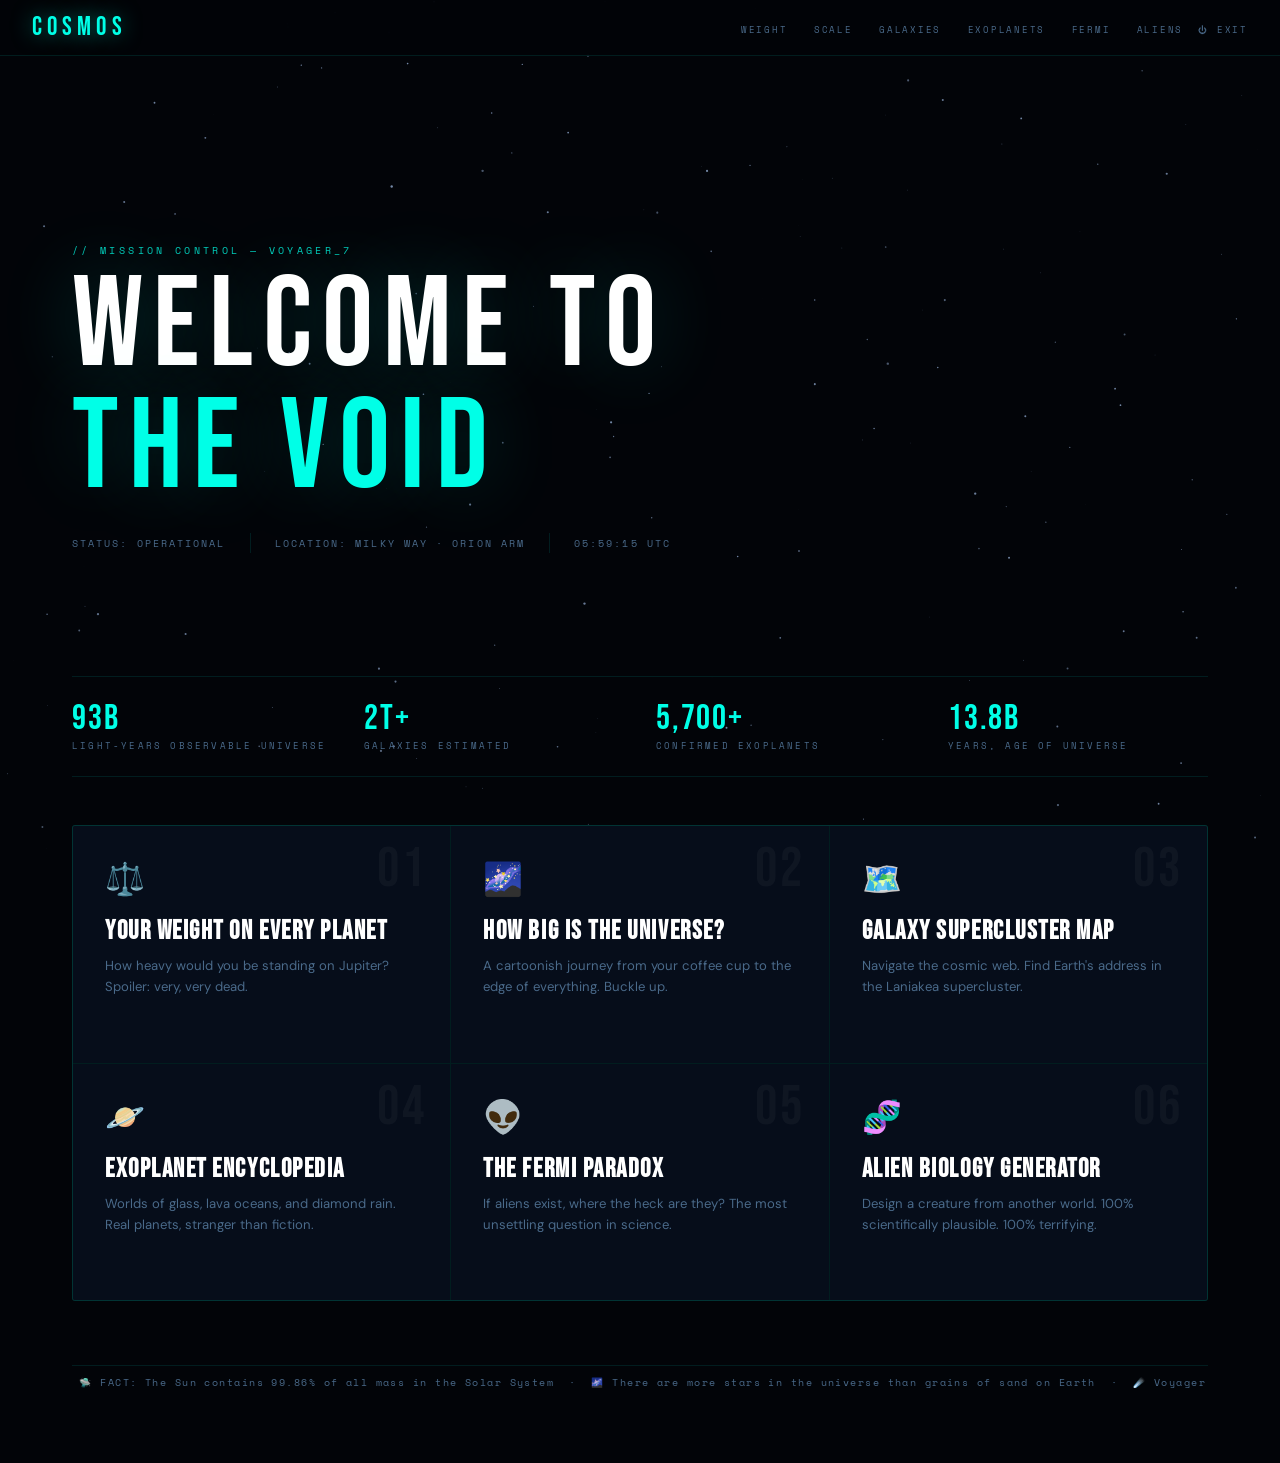
==== dashboard.html @ aec51429 "Add files via upload" ====
<!DOCTYPE html>
<html lang="en">
<head>
  <meta charset="UTF-8"/>
  <meta name="viewport" content="width=device-width, initial-scale=1.0"/>
  <title>COSM0S — Mission Control</title>
  <link rel="preconnect" href="https://fonts.googleapis.com">
  <link href="https://fonts.googleapis.com/css2?family=Space+Mono:wght@400;700&family=Bebas+Neue&family=DM+Sans:wght@300;400;500&display=swap" rel="stylesheet">
  <link rel="stylesheet" href="shared.css">
  <style>
    .hero {
      min-height: 60vh;
      display: flex;
      flex-direction: column;
      justify-content: center;
      padding-top: 2rem;
    }
    .hero-title {
      font-family: 'Bebas Neue', sans-serif;
      font-size: clamp(3.5rem, 10vw, 9rem);
      letter-spacing: 0.08em;
      color: #fff;
      line-height: 0.95;
      text-shadow: 0 0 80px rgba(0,255,231,0.2);
    }
    .hero-title span { color: var(--accent); }
    .hero-meta {
      display: flex;
      align-items: center;
      gap: 1.5rem;
      margin-top: 1.5rem;
      margin-bottom: 3rem;
    }
    .hero-meta p {
      font-family: 'Space Mono', monospace;
      font-size: 0.65rem;
      letter-spacing: 0.2em;
      color: var(--muted);
    }
    .hero-meta .divider { width: 1px; height: 20px; background: var(--border); }

    .mission-grid {
      display: grid;
      grid-template-columns: repeat(auto-fit, minmax(300px, 1fr));
      gap: 1px;
      background: var(--border);
      border: 1px solid var(--border);
      border-radius: 3px;
      overflow: hidden;
    }
    .mission-card {
      background: var(--deep);
      padding: 2rem;
      text-decoration: none;
      color: inherit;
      position: relative;
      overflow: hidden;
      transition: background 0.2s;
      display: block;
    }
    .mission-card::before {
      content: '';
      position: absolute;
      top: 0; left: 0; right: 0;
      height: 2px;
      background: var(--card-color, var(--accent));
      transform: scaleX(0);
      transform-origin: left;
      transition: transform 0.3s ease;
    }
    .mission-card:hover::before { transform: scaleX(1); }
    .mission-card:hover { background: rgba(0,255,231,0.03); }
    .mission-card .num {
      font-family: 'Bebas Neue', sans-serif;
      font-size: 3.5rem;
      color: rgba(255,255,255,0.04);
      line-height: 1;
      position: absolute;
      top: 1rem;
      right: 1.5rem;
      letter-spacing: 0.05em;
    }
    .mission-card .icon {
      font-size: 2rem;
      margin-bottom: 1rem;
      display: block;
    }
    .mission-card h3 {
      font-family: 'Bebas Neue', sans-serif;
      font-size: 1.6rem;
      letter-spacing: 0.06em;
      color: #fff;
      margin-bottom: 0.5rem;
    }
    .mission-card p {
      font-size: 0.82rem;
      color: var(--muted);
      line-height: 1.6;
    }
    .mission-card .arrow {
      margin-top: 1.2rem;
      font-family: 'Space Mono', monospace;
      font-size: 0.6rem;
      letter-spacing: 0.2em;
      color: var(--card-color, var(--accent));
      opacity: 0;
      transition: opacity 0.2s;
    }
    .mission-card:hover .arrow { opacity: 1; }

    .stats-bar {
      display: flex;
      gap: 2rem;
      padding: 1.5rem 0;
      border-top: 1px solid var(--border);
      border-bottom: 1px solid var(--border);
      margin-bottom: 3rem;
      flex-wrap: wrap;
    }
    .stat-item { flex: 1; min-width: 120px; }
    .stat-item .val {
      font-family: 'Bebas Neue', sans-serif;
      font-size: 2.2rem;
      letter-spacing: 0.05em;
      color: var(--accent);
      line-height: 1;
    }
    .stat-item .lab {
      font-family: 'Space Mono', monospace;
      font-size: 0.55rem;
      letter-spacing: 0.25em;
      color: var(--muted);
      text-transform: uppercase;
      margin-top: 0.2rem;
    }

    .ticker {
      font-family: 'Space Mono', monospace;
      font-size: 0.6rem;
      letter-spacing: 0.15em;
      color: var(--muted);
      padding: 0.6rem 0;
      overflow: hidden;
      white-space: nowrap;
      border-top: 1px solid var(--border);
      margin-top: 4rem;
    }
    .ticker-inner {
      display: inline-block;
      animation: ticker 30s linear infinite;
    }
    @keyframes ticker {
      from { transform: translateX(0); }
      to { transform: translateX(-50%); }
    }

    .logout-btn {
      font-family: 'Space Mono', monospace;
      font-size: 0.55rem;
      letter-spacing: 0.2em;
      text-transform: uppercase;
      color: var(--muted);
      background: none;
      border: none;
      cursor: pointer;
      transition: color 0.2s;
    }
    .logout-btn:hover { color: var(--warn); }
  </style>
</head>
<body>
<canvas class="bg-canvas" id="bg"></canvas>

<nav class="content-layer">
  <a href="dashboard.html" class="nav-logo">COSM0S</a>
  <ul class="nav-links">
    <li><a href="planets.html">Weight</a></li>
    <li><a href="scale.html">Scale</a></li>
    <li><a href="galaxy-map.html">Galaxies</a></li>
    <li><a href="exoplanets.html">Exoplanets</a></li>
    <li><a href="fermi.html">Fermi</a></li>
    <li><a href="alien.html">Aliens</a></li>
    <li><button class="logout-btn" onclick="location.href='index.html'">⏻ Exit</button></li>
  </ul>
</nav>

<div class="page-wrap content-layer">
  <div class="hero fade-up">
    <div class="section-eyebrow">// Mission Control — VOYAGER_7</div>
    <div class="hero-title">WELCOME TO<br><span>THE VOID</span></div>
    <div class="hero-meta">
      <p>STATUS: OPERATIONAL</p>
      <div class="divider"></div>
      <p>LOCATION: MILKY WAY · ORION ARM</p>
      <div class="divider"></div>
      <p id="clock">--:--:-- UTC</p>
    </div>
  </div>

  <div class="stats-bar fade-up-2">
    <div class="stat-item">
      <div class="val">93B</div>
      <div class="lab">Light-Years Observable Universe</div>
    </div>
    <div class="stat-item">
      <div class="val">2T+</div>
      <div class="lab">Galaxies Estimated</div>
    </div>
    <div class="stat-item">
      <div class="val">5,700+</div>
      <div class="lab">Confirmed Exoplanets</div>
    </div>
    <div class="stat-item">
      <div class="val">13.8B</div>
      <div class="lab">Years, Age of Universe</div>
    </div>
  </div>

  <div class="mission-grid fade-up-3">
    <a href="planets.html" class="mission-card" style="--card-color:#00ffe7">
      <span class="num">01</span>
      <span class="icon">⚖️</span>
      <h3>Your Weight on Every Planet</h3>
      <p>How heavy would you be standing on Jupiter? Spoiler: very, very dead.</p>
      <div class="arrow">EXPLORE →</div>
    </a>
    <a href="scale.html" class="mission-card" style="--card-color:#9b72ff">
      <span class="num">02</span>
      <span class="icon">🌌</span>
      <h3>How Big Is The Universe?</h3>
      <p>A cartoonish journey from your coffee cup to the edge of everything. Buckle up.</p>
      <div class="arrow">EXPLORE →</div>
    </a>
    <a href="galaxy-map.html" class="mission-card" style="--card-color:#ffd166">
      <span class="num">03</span>
      <span class="icon">🗺️</span>
      <h3>Galaxy Supercluster Map</h3>
      <p>Navigate the cosmic web. Find Earth's address in the Laniakea supercluster.</p>
      <div class="arrow">EXPLORE →</div>
    </a>
    <a href="exoplanets.html" class="mission-card" style="--card-color:#ff4d6d">
      <span class="num">04</span>
      <span class="icon">🪐</span>
      <h3>Exoplanet Encyclopedia</h3>
      <p>Worlds of glass, lava oceans, and diamond rain. Real planets, stranger than fiction.</p>
      <div class="arrow">EXPLORE →</div>
    </a>
    <a href="fermi.html" class="mission-card" style="--card-color:#00b4d8">
      <span class="num">05</span>
      <span class="icon">👽</span>
      <h3>The Fermi Paradox</h3>
      <p>If aliens exist, where the heck are they? The most unsettling question in science.</p>
      <div class="arrow">EXPLORE →</div>
    </a>
    <a href="alien.html" class="mission-card" style="--card-color:#06d6a0">
      <span class="num">06</span>
      <span class="icon">🧬</span>
      <h3>Alien Biology Generator</h3>
      <p>Design a creature from another world. 100% scientifically plausible. 100% terrifying.</p>
      <div class="arrow">EXPLORE →</div>
    </a>
  </div>

  <div class="ticker">
    <span class="ticker-inner">
      &nbsp;🛸 FACT: The Sun contains 99.86% of all mass in the Solar System &nbsp;·&nbsp; 🌌 There are more stars in the universe than grains of sand on Earth &nbsp;·&nbsp; ☄️ Voyager 1 has been traveling since 1977 and is still going &nbsp;·&nbsp; 🪐 Saturn would float in water — it's less dense than water &nbsp;·&nbsp; 🌑 A day on Venus is longer than a year on Venus &nbsp;·&nbsp; 🔭 The observable universe is about 93 billion light-years in diameter &nbsp;·&nbsp; 💀 You are made of exploded star guts &nbsp;·&nbsp; 🕳️ The nearest black hole is about 1,000 light-years away &nbsp;·&nbsp;  🛸 FACT: The Sun contains 99.86% of all mass in the Solar System &nbsp;·&nbsp; 🌌 There are more stars in the universe than grains of sand on Earth &nbsp;·&nbsp; ☄️ Voyager 1 has been traveling since 1977 and is still going &nbsp;·&nbsp; 🪐 Saturn would float in water — it's less dense than water &nbsp;·&nbsp; 🌑 A day on Venus is longer than a year on Venus &nbsp;·&nbsp;
    </span>
  </div>
</div>

<script>
  // Clock
  function updateClock() {
    const now = new Date();
    document.getElementById('clock').textContent = now.toUTCString().split(' ')[4] + ' UTC';
  }
  updateClock();
  setInterval(updateClock, 1000);

  // Starfield
  const canvas = document.getElementById('bg');
  const ctx = canvas.getContext('2d');
  let stars = [];
  function resize() {
    canvas.width = window.innerWidth;
    canvas.height = window.innerHeight;
    stars = Array.from({length: 200}, () => ({
      x: Math.random()*canvas.width, y: Math.random()*canvas.height,
      r: Math.random()*1.2, a: Math.random(), s: Math.random()*0.003+0.001
    }));
  }
  resize(); window.addEventListener('resize', resize);
  (function draw() {
    ctx.clearRect(0,0,canvas.width,canvas.height);
    stars.forEach(s => {
      s.a += s.s;
      ctx.beginPath(); ctx.arc(s.x,s.y,s.r,0,Math.PI*2);
      ctx.fillStyle = `rgba(180,210,255,${(Math.sin(s.a)+1)/2*0.7})`; ctx.fill();
    });
    requestAnimationFrame(draw);
  })();
</script>
</body>
</html>
---- shared.css ----
/* shared.css — COSM0S Design System */
:root {
  --void: #020408;
  --deep: #060d1a;
  --accent: #00ffe7;
  --warn: #ff4d6d;
  --gold: #ffd166;
  --purple: #9b72ff;
  --dim: #0d1f33;
  --text: #c8d8e8;
  --muted: #4a6a8a;
  --border: rgba(0,255,231,0.1);
}

*, *::before, *::after { box-sizing: border-box; margin: 0; padding: 0; }

html { scroll-behavior: smooth; }

body {
  background: var(--void);
  font-family: 'DM Sans', sans-serif;
  color: var(--text);
  min-height: 100vh;
}

/* ── NAV ─────────────────────────────────────────── */
nav {
  position: fixed;
  top: 0; left: 0; right: 0;
  z-index: 100;
  background: rgba(2,4,8,0.92);
  border-bottom: 1px solid var(--border);
  backdrop-filter: blur(20px);
  display: flex;
  align-items: center;
  justify-content: space-between;
  padding: 0 2rem;
  height: 56px;
}

.nav-logo {
  font-family: 'Bebas Neue', sans-serif;
  font-size: 1.6rem;
  letter-spacing: 0.2em;
  color: var(--accent);
  text-decoration: none;
  text-shadow: 0 0 20px rgba(0,255,231,0.5);
}

.nav-links {
  display: flex;
  gap: 0.25rem;
  list-style: none;
  flex-wrap: wrap;
  justify-content: flex-end;
}

.nav-links a {
  font-family: 'Space Mono', monospace;
  font-size: 0.55rem;
  letter-spacing: 0.2em;
  text-transform: uppercase;
  color: var(--muted);
  text-decoration: none;
  padding: 0.35rem 0.7rem;
  border-radius: 2px;
  transition: all 0.2s;
  white-space: nowrap;
}

.nav-links a:hover, .nav-links a.active {
  color: var(--accent);
  background: rgba(0,255,231,0.06);
}

/* ── PAGE SHELL ─────────────────────────────────── */
.page-wrap {
  padding-top: 80px;
  padding-bottom: 4rem;
  max-width: 1200px;
  margin: 0 auto;
  padding-left: 2rem;
  padding-right: 2rem;
}

/* ── SECTION HEADER ─────────────────────────────── */
.section-eyebrow {
  font-family: 'Space Mono', monospace;
  font-size: 0.6rem;
  letter-spacing: 0.35em;
  color: var(--accent);
  text-transform: uppercase;
  margin-bottom: 0.6rem;
  opacity: 0.8;
}

.section-title {
  font-family: 'Bebas Neue', sans-serif;
  font-size: clamp(2.5rem, 6vw, 5rem);
  letter-spacing: 0.05em;
  color: #fff;
  line-height: 1;
  margin-bottom: 0.8rem;
}

.section-sub {
  font-size: 0.95rem;
  color: var(--muted);
  line-height: 1.7;
  max-width: 560px;
  margin-bottom: 3rem;
}

/* ── CARD ────────────────────────────────────────── */
.glass-card {
  background: rgba(6,13,26,0.7);
  border: 1px solid var(--border);
  border-radius: 3px;
  padding: 1.5rem;
  backdrop-filter: blur(12px);
  transition: border-color 0.2s, box-shadow 0.2s;
}

.glass-card:hover {
  border-color: rgba(0,255,231,0.3);
  box-shadow: 0 0 40px rgba(0,255,231,0.05);
}

/* ── BUTTON ─────────────────────────────────────── */
.btn-primary {
  background: var(--accent);
  color: var(--void);
  border: none;
  font-family: 'Bebas Neue', sans-serif;
  font-size: 1rem;
  letter-spacing: 0.2em;
  padding: 0.7rem 2rem;
  cursor: pointer;
  border-radius: 2px;
  transition: box-shadow 0.2s, transform 0.1s;
  text-decoration: none;
  display: inline-block;
}

.btn-primary:hover {
  box-shadow: 0 0 30px rgba(0,255,231,0.4);
  transform: translateY(-1px);
}

.btn-ghost {
  background: transparent;
  color: var(--accent);
  border: 1px solid rgba(0,255,231,0.3);
  font-family: 'Space Mono', monospace;
  font-size: 0.7rem;
  letter-spacing: 0.15em;
  padding: 0.55rem 1.2rem;
  cursor: pointer;
  border-radius: 2px;
  transition: all 0.2s;
  text-transform: uppercase;
}

.btn-ghost:hover {
  background: rgba(0,255,231,0.08);
  border-color: var(--accent);
}

/* ── MONO TAG ────────────────────────────────────── */
.tag {
  font-family: 'Space Mono', monospace;
  font-size: 0.55rem;
  letter-spacing: 0.2em;
  text-transform: uppercase;
  padding: 0.2rem 0.6rem;
  border-radius: 2px;
  background: rgba(0,255,231,0.08);
  color: var(--accent);
  border: 1px solid rgba(0,255,231,0.15);
}

/* ── CANVAS BG ───────────────────────────────────── */
canvas.bg-canvas {
  position: fixed;
  inset: 0;
  z-index: 0;
  pointer-events: none;
}

.content-layer { position: relative; z-index: 2; }

/* ── GRID ────────────────────────────────────────── */
.grid-2 { display: grid; grid-template-columns: repeat(auto-fit, minmax(280px,1fr)); gap: 1.2rem; }
.grid-3 { display: grid; grid-template-columns: repeat(auto-fit, minmax(220px,1fr)); gap: 1.2rem; }

/* ── SCROLLBAR ───────────────────────────────────── */
::-webkit-scrollbar { width: 4px; }
::-webkit-scrollbar-track { background: var(--void); }
::-webkit-scrollbar-thumb { background: var(--dim); border-radius: 2px; }
::-webkit-scrollbar-thumb:hover { background: var(--muted); }

/* ── ANIMATIONS ──────────────────────────────────── */
@keyframes fadeUp {
  from { opacity: 0; transform: translateY(24px); }
  to   { opacity: 1; transform: translateY(0); }
}
.fade-up { animation: fadeUp 0.6s ease both; }
.fade-up-2 { animation: fadeUp 0.6s 0.15s ease both; }
.fade-up-3 { animation: fadeUp 0.6s 0.3s ease both; }

@keyframes pulse-glow {
  0%,100% { box-shadow: 0 0 20px rgba(0,255,231,0.2); }
  50% { box-shadow: 0 0 50px rgba(0,255,231,0.5); }
}
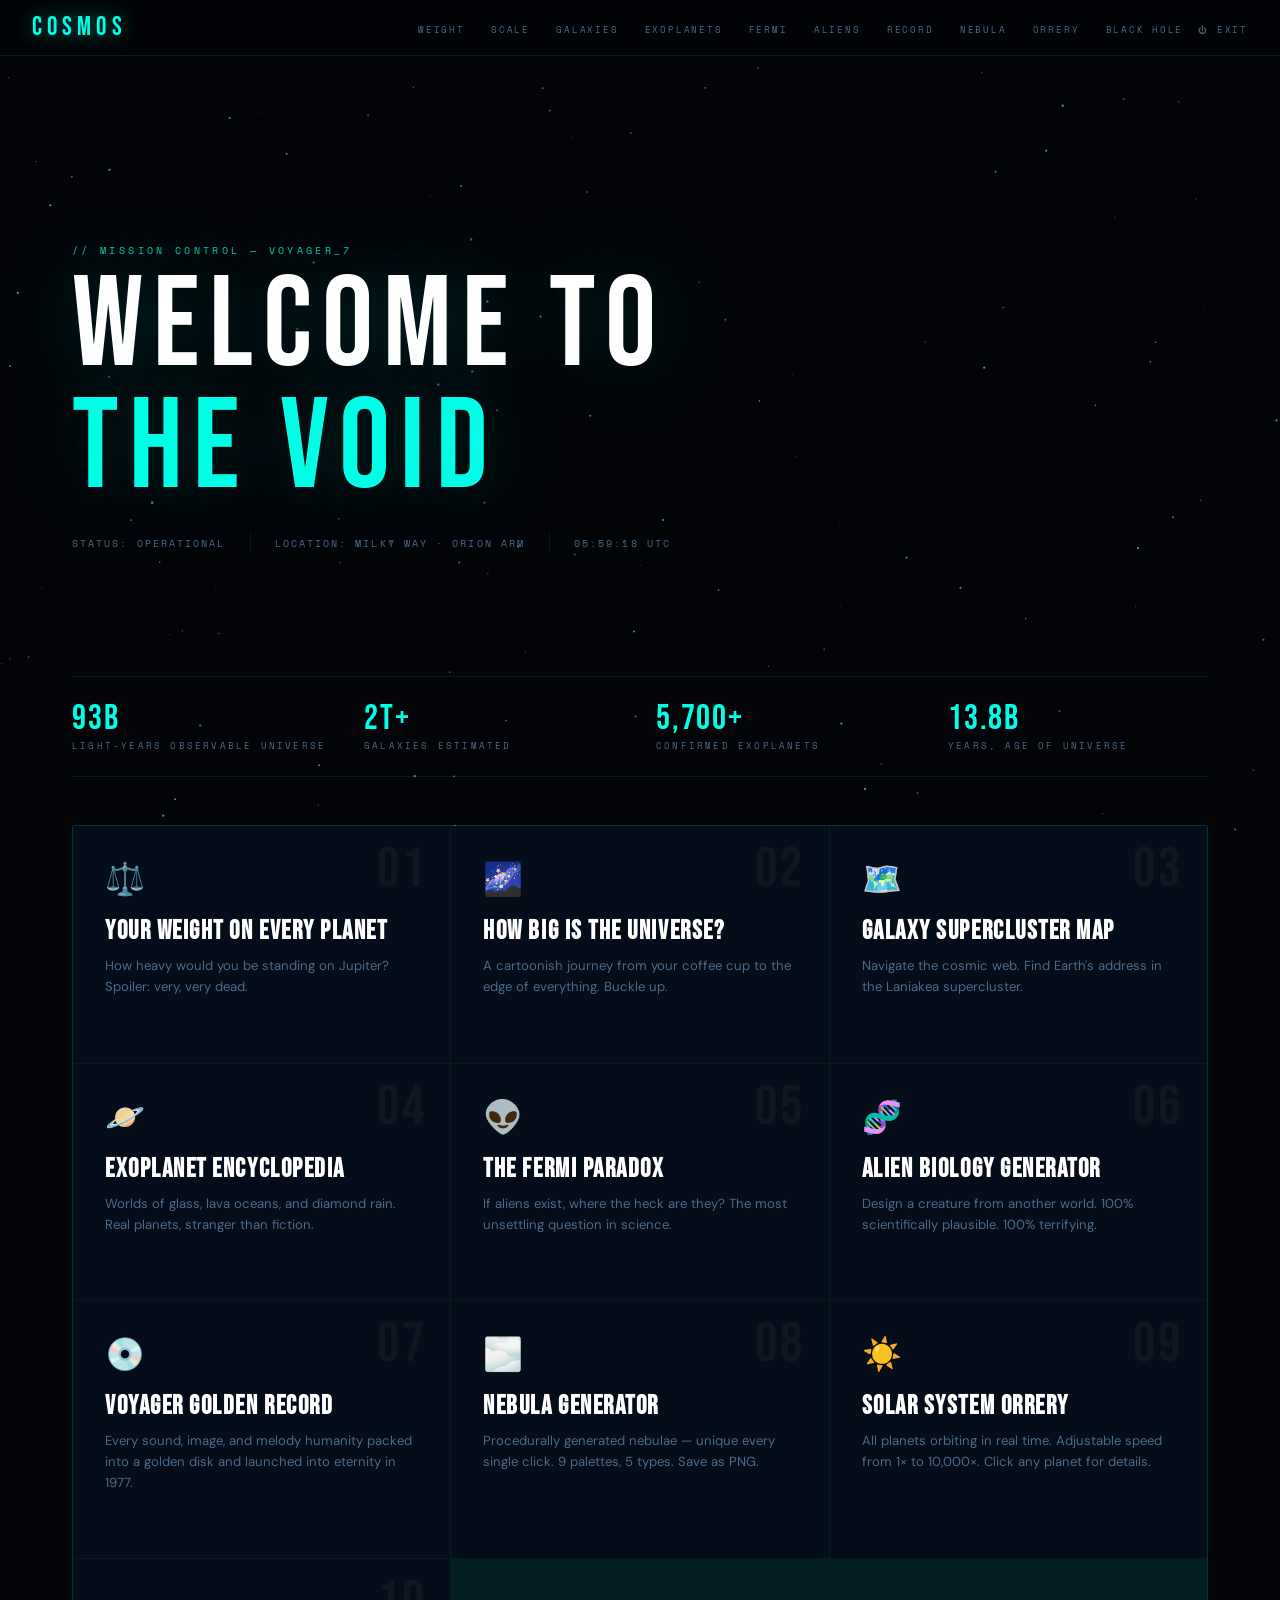
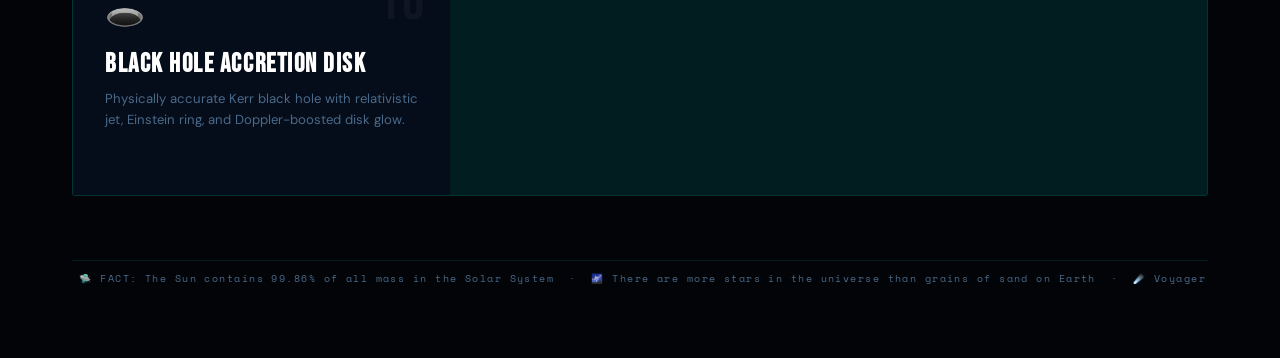
==== commit 27e741ca: "Add files via upload" ====
--- a/dashboard.html
+++ b/dashboard.html
@@ -180,6 +180,10 @@
     <li><a href="exoplanets.html">Exoplanets</a></li>
     <li><a href="fermi.html">Fermi</a></li>
     <li><a href="alien.html">Aliens</a></li>
+    <li><a href="golden-record.html">Record</a></li>
+    <li><a href="nebula.html">Nebula</a></li>
+    <li><a href="orrery.html">Orrery</a></li>
+    <li><a href="blackhole.html">Black Hole</a></li>
     <li><button class="logout-btn" onclick="location.href='index.html'">⏻ Exit</button></li>
   </ul>
 </nav>
@@ -257,6 +261,34 @@
       <span class="icon">🧬</span>
       <h3>Alien Biology Generator</h3>
       <p>Design a creature from another world. 100% scientifically plausible. 100% terrifying.</p>
+      <div class="arrow">EXPLORE →</div>
+    </a>
+    <a href="golden-record.html" class="mission-card" style="--card-color:#ffd166">
+      <span class="num">07</span>
+      <span class="icon">💿</span>
+      <h3>Voyager Golden Record</h3>
+      <p>Every sound, image, and melody humanity packed into a golden disk and launched into eternity in 1977.</p>
+      <div class="arrow">EXPLORE →</div>
+    </a>
+    <a href="nebula.html" class="mission-card" style="--card-color:#9b72ff">
+      <span class="num">08</span>
+      <span class="icon">🌫️</span>
+      <h3>Nebula Generator</h3>
+      <p>Procedurally generated nebulae — unique every single click. 9 palettes, 5 types. Save as PNG.</p>
+      <div class="arrow">EXPLORE →</div>
+    </a>
+    <a href="orrery.html" class="mission-card" style="--card-color:#00b4d8">
+      <span class="num">09</span>
+      <span class="icon">☀️</span>
+      <h3>Solar System Orrery</h3>
+      <p>All planets orbiting in real time. Adjustable speed from 1× to 10,000×. Click any planet for details.</p>
+      <div class="arrow">EXPLORE →</div>
+    </a>
+    <a href="blackhole.html" class="mission-card" style="--card-color:#ff6b35">
+      <span class="num">10</span>
+      <span class="icon">🕳️</span>
+      <h3>Black Hole Accretion Disk</h3>
+      <p>Physically accurate Kerr black hole with relativistic jet, Einstein ring, and Doppler-boosted disk glow.</p>
       <div class="arrow">EXPLORE →</div>
     </a>
   </div>
